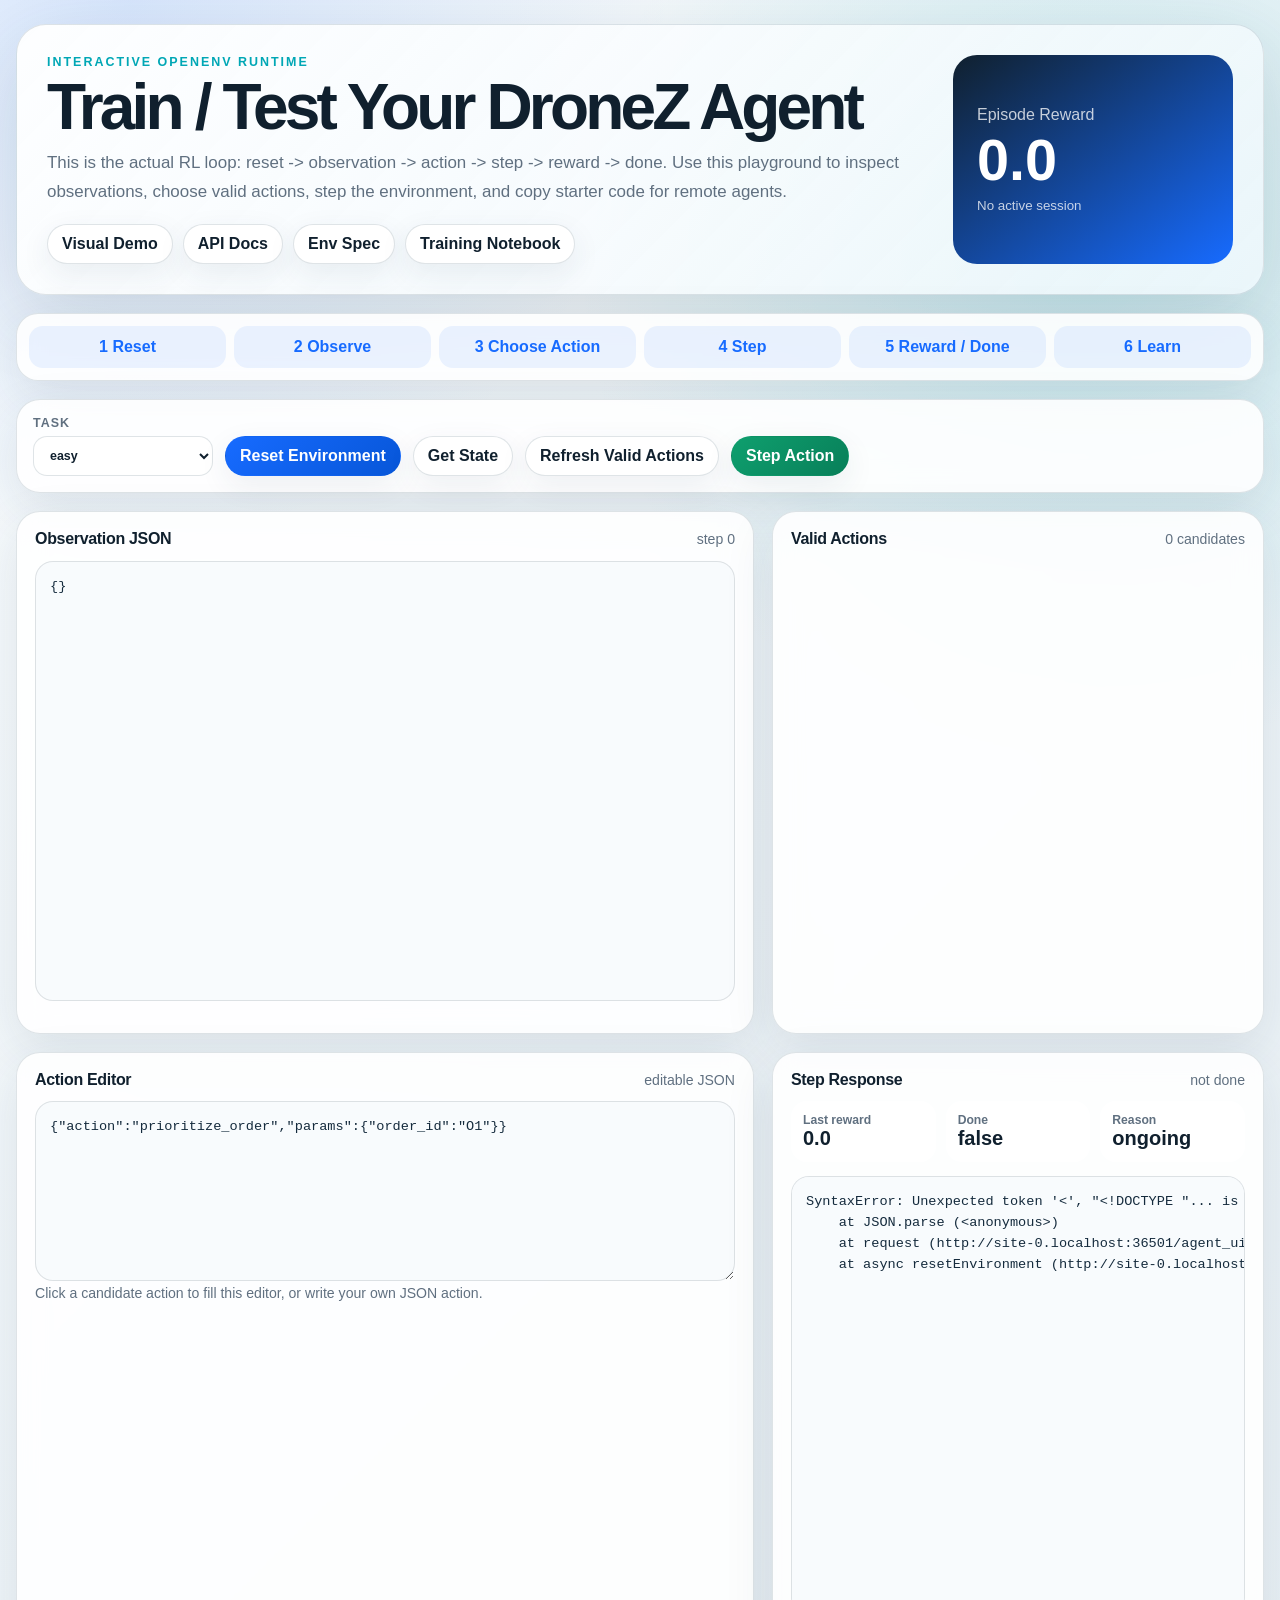
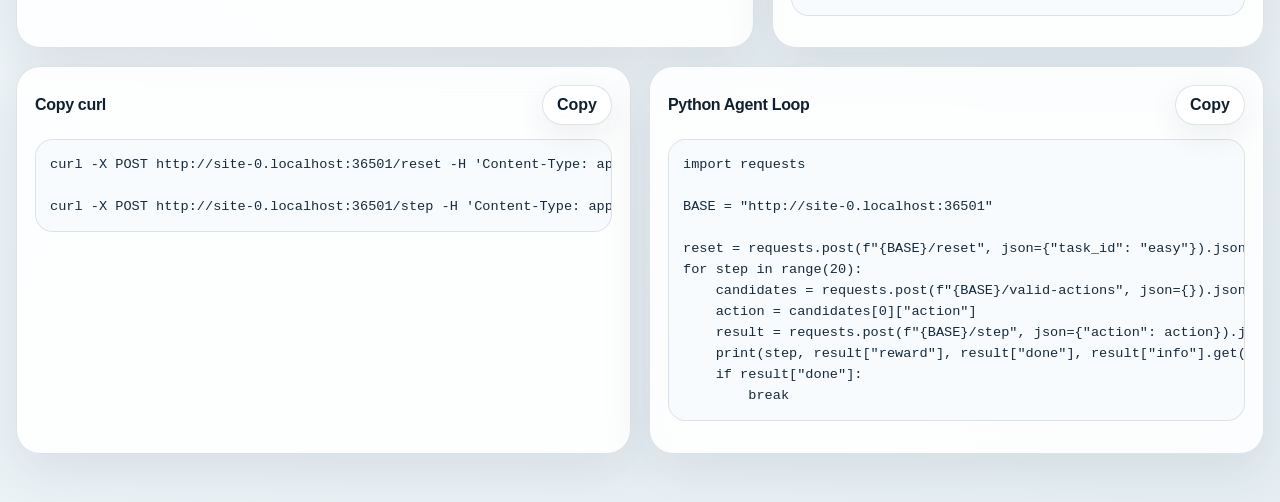
==== agent_ui/index.html @ b3f2cc58 "Add staging agent playground and environment API spec" ====
<!DOCTYPE html>
<html lang="en">
  <head>
    <meta charset="UTF-8" />
    <meta name="viewport" content="width=device-width, initial-scale=1.0" />
    <title>DroneZ Agent Playground</title>
    <link rel="stylesheet" href="./styles.css" />
  </head>
  <body>
    <main class="shell">
      <header class="hero">
        <div>
          <p class="eyebrow">Interactive OpenEnv Runtime</p>
          <h1>Train / Test Your DroneZ Agent</h1>
          <p class="lede">
            This is the actual RL loop: reset -> observation -> action -> step -> reward -> done.
            Use this playground to inspect observations, choose valid actions, step the environment,
            and copy starter code for remote agents.
          </p>
          <div class="links">
            <a href="/demo/index.html">Visual Demo</a>
            <a href="/docs">API Docs</a>
            <a href="/env-spec">Env Spec</a>
            <a href="https://colab.research.google.com/drive/1ge0s9eYcbeE25oEXh6t-wySGh3ZCR9AV">Training Notebook</a>
          </div>
        </div>
        <section class="score-card">
          <span>Episode Reward</span>
          <strong id="cumulativeReward">0.0</strong>
          <small id="sessionLabel">No active session</small>
        </section>
      </header>

      <section class="loop-strip" aria-label="RL loop">
        <span>1 Reset</span>
        <span>2 Observe</span>
        <span>3 Choose Action</span>
        <span>4 Step</span>
        <span>5 Reward / Done</span>
        <span>6 Learn</span>
      </section>

      <section class="controls">
        <label>
          Task
          <select id="taskSelect">
            <option value="easy">easy</option>
            <option value="medium">medium</option>
            <option value="hard">hard</option>
            <option value="demo">demo</option>
          </select>
        </label>
        <button id="resetBtn" class="primary">Reset Environment</button>
        <button id="stateBtn">Get State</button>
        <button id="validBtn">Refresh Valid Actions</button>
        <button id="stepBtn" class="accent">Step Action</button>
      </section>

      <section class="grid">
        <article class="panel observation-panel">
          <div class="panel-head">
            <h2>Observation JSON</h2>
            <span id="stepLabel">step 0</span>
          </div>
          <pre id="observationBox">{}</pre>
        </article>

        <article class="panel">
          <div class="panel-head">
            <h2>Valid Actions</h2>
            <span id="actionCount">0 candidates</span>
          </div>
          <div id="validActions" class="action-list"></div>
        </article>

        <article class="panel editor-panel">
          <div class="panel-head">
            <h2>Action Editor</h2>
            <span>editable JSON</span>
          </div>
          <textarea id="actionEditor" spellcheck="false">{"action":"prioritize_order","params":{"order_id":"O1"}}</textarea>
          <p class="hint">Click a candidate action to fill this editor, or write your own JSON action.</p>
        </article>

        <article class="panel response-panel">
          <div class="panel-head">
            <h2>Step Response</h2>
            <span id="doneLabel">not done</span>
          </div>
          <div class="metric-row">
            <div><span>Last reward</span><b id="lastReward">0.0</b></div>
            <div><span>Done</span><b id="doneValue">false</b></div>
            <div><span>Reason</span><b id="reasonValue">ongoing</b></div>
          </div>
          <pre id="responseBox">{}</pre>
        </article>
      </section>

      <section class="code-grid">
        <article class="panel">
          <div class="panel-head">
            <h2>Copy curl</h2>
            <button data-copy="curlBox">Copy</button>
          </div>
          <pre id="curlBox"></pre>
        </article>
        <article class="panel">
          <div class="panel-head">
            <h2>Python Agent Loop</h2>
            <button data-copy="pythonBox">Copy</button>
          </div>
          <pre id="pythonBox"></pre>
        </article>
      </section>
    </main>
    <script type="module" src="./app.js"></script>
  </body>
</html>
---- agent_ui/styles.css ----
:root {
  --bg: #eef4f8;
  --surface: rgba(255, 255, 255, 0.88);
  --surface-strong: #ffffff;
  --ink: #10202e;
  --muted: #607080;
  --line: rgba(29, 64, 87, 0.14);
  --blue: #176bff;
  --cyan: #00a7b5;
  --green: #0f9f6e;
  --amber: #b97800;
  --shadow: 0 24px 80px rgba(31, 55, 74, 0.14);
  color-scheme: light;
}

* {
  box-sizing: border-box;
}

body {
  margin: 0;
  min-height: 100vh;
  color: var(--ink);
  font-family: "Aptos", "Segoe UI", sans-serif;
  background:
    radial-gradient(circle at 10% 0%, rgba(23, 107, 255, 0.14), transparent 34rem),
    radial-gradient(circle at 85% 12%, rgba(0, 167, 181, 0.16), transparent 32rem),
    linear-gradient(135deg, #f8fbfd 0%, var(--bg) 48%, #e6eef3 100%);
}

button,
select,
textarea {
  font: inherit;
}

button,
a {
  transition: transform 160ms ease, box-shadow 160ms ease, border-color 160ms ease, background 160ms ease;
}

button:hover,
a:hover {
  transform: translateY(-1px);
}

.shell {
  width: min(1440px, calc(100vw - 32px));
  margin: 0 auto;
  padding: 24px 0 48px;
}

.hero {
  display: grid;
  grid-template-columns: minmax(0, 1fr) 280px;
  gap: 22px;
  align-items: stretch;
  padding: 30px;
  border: 1px solid var(--line);
  border-radius: 30px;
  background: linear-gradient(135deg, rgba(255, 255, 255, 0.94), rgba(239, 248, 252, 0.82));
  box-shadow: var(--shadow);
}

.eyebrow {
  margin: 0 0 8px;
  color: var(--cyan);
  font-weight: 800;
  letter-spacing: 0.16em;
  text-transform: uppercase;
  font-size: 0.78rem;
}

h1,
h2,
p {
  margin-top: 0;
}

h1 {
  max-width: 900px;
  margin-bottom: 12px;
  font-size: clamp(2.1rem, 5vw, 4.6rem);
  line-height: 0.94;
  letter-spacing: -0.06em;
}

h2 {
  margin-bottom: 0;
  font-size: 1rem;
  letter-spacing: -0.02em;
}

.lede {
  max-width: 880px;
  color: var(--muted);
  font-size: 1.06rem;
  line-height: 1.7;
}

.links {
  display: flex;
  flex-wrap: wrap;
  gap: 10px;
}

.links a,
button {
  border: 1px solid var(--line);
  border-radius: 999px;
  background: var(--surface-strong);
  color: var(--ink);
  padding: 10px 14px;
  font-weight: 800;
  text-decoration: none;
  cursor: pointer;
  box-shadow: 0 10px 30px rgba(32, 68, 92, 0.08);
}

button.primary,
button.accent {
  color: #fff;
  border-color: transparent;
}

button.primary {
  background: linear-gradient(135deg, var(--blue), #0756d8);
}

button.accent {
  background: linear-gradient(135deg, var(--green), #087f59);
}

.score-card {
  display: grid;
  align-content: center;
  gap: 8px;
  border-radius: 24px;
  padding: 24px;
  color: #fff;
  background: linear-gradient(145deg, #10202e, #176bff);
}

.score-card span,
.score-card small {
  color: rgba(255, 255, 255, 0.76);
}

.score-card strong {
  font-size: 3.6rem;
  line-height: 1;
}

.loop-strip,
.controls,
.panel {
  border: 1px solid var(--line);
  background: var(--surface);
  box-shadow: 0 16px 50px rgba(31, 55, 74, 0.1);
  backdrop-filter: blur(14px);
}

.loop-strip {
  display: grid;
  grid-template-columns: repeat(6, minmax(0, 1fr));
  gap: 8px;
  margin: 18px 0;
  padding: 12px;
  border-radius: 22px;
}

.loop-strip span {
  border-radius: 14px;
  padding: 12px;
  color: var(--blue);
  font-weight: 900;
  background: rgba(23, 107, 255, 0.08);
  text-align: center;
}

.controls {
  display: flex;
  flex-wrap: wrap;
  align-items: end;
  gap: 12px;
  margin-bottom: 18px;
  padding: 16px;
  border-radius: 24px;
}

label {
  display: grid;
  gap: 6px;
  color: var(--muted);
  font-size: 0.78rem;
  font-weight: 900;
  text-transform: uppercase;
  letter-spacing: 0.08em;
}

select {
  min-width: 180px;
  border: 1px solid var(--line);
  border-radius: 14px;
  background: #fff;
  color: var(--ink);
  padding: 11px 12px;
  font-weight: 800;
}

.grid {
  display: grid;
  grid-template-columns: minmax(0, 1.2fr) minmax(320px, 0.8fr);
  gap: 18px;
}

.code-grid {
  display: grid;
  grid-template-columns: 1fr 1fr;
  gap: 18px;
  margin-top: 18px;
}

.panel {
  min-width: 0;
  border-radius: 24px;
  padding: 18px;
}

.panel-head {
  display: flex;
  justify-content: space-between;
  gap: 12px;
  align-items: center;
  margin-bottom: 12px;
}

.panel-head span,
.hint {
  color: var(--muted);
  font-size: 0.88rem;
}

pre,
textarea {
  width: 100%;
  border: 1px solid rgba(17, 36, 52, 0.12);
  border-radius: 18px;
  background: #f8fbfd;
  color: #152b3d;
  padding: 14px;
  overflow: auto;
  line-height: 1.55;
  font-family: "SFMono-Regular", "Cascadia Code", monospace;
  font-size: 0.85rem;
}

#observationBox,
#responseBox {
  height: 440px;
}

textarea {
  min-height: 180px;
  resize: vertical;
}

.action-list {
  display: grid;
  gap: 10px;
  max-height: 440px;
  overflow: auto;
}

.action-card {
  display: grid;
  gap: 8px;
  padding: 12px;
  border: 1px solid var(--line);
  border-radius: 18px;
  background: #fff;
  cursor: pointer;
}

.action-card:hover,
.action-card.selected {
  border-color: rgba(23, 107, 255, 0.45);
  box-shadow: 0 14px 34px rgba(23, 107, 255, 0.12);
}

.action-card b {
  color: var(--blue);
}

.action-meta {
  display: flex;
  flex-wrap: wrap;
  gap: 6px;
}

.pill {
  border-radius: 999px;
  padding: 4px 8px;
  color: var(--muted);
  background: #eef4f8;
  font-size: 0.75rem;
  font-weight: 900;
}

.metric-row {
  display: grid;
  grid-template-columns: repeat(3, 1fr);
  gap: 10px;
  margin-bottom: 12px;
}

.metric-row div {
  border-radius: 16px;
  padding: 12px;
  background: #fff;
}

.metric-row span {
  display: block;
  color: var(--muted);
  font-size: 0.76rem;
  font-weight: 900;
}

.metric-row b {
  font-size: 1.25rem;
}

@media (max-width: 980px) {
  .hero,
  .grid,
  .code-grid {
    grid-template-columns: 1fr;
  }

  .loop-strip {
    grid-template-columns: repeat(2, 1fr);
  }
}
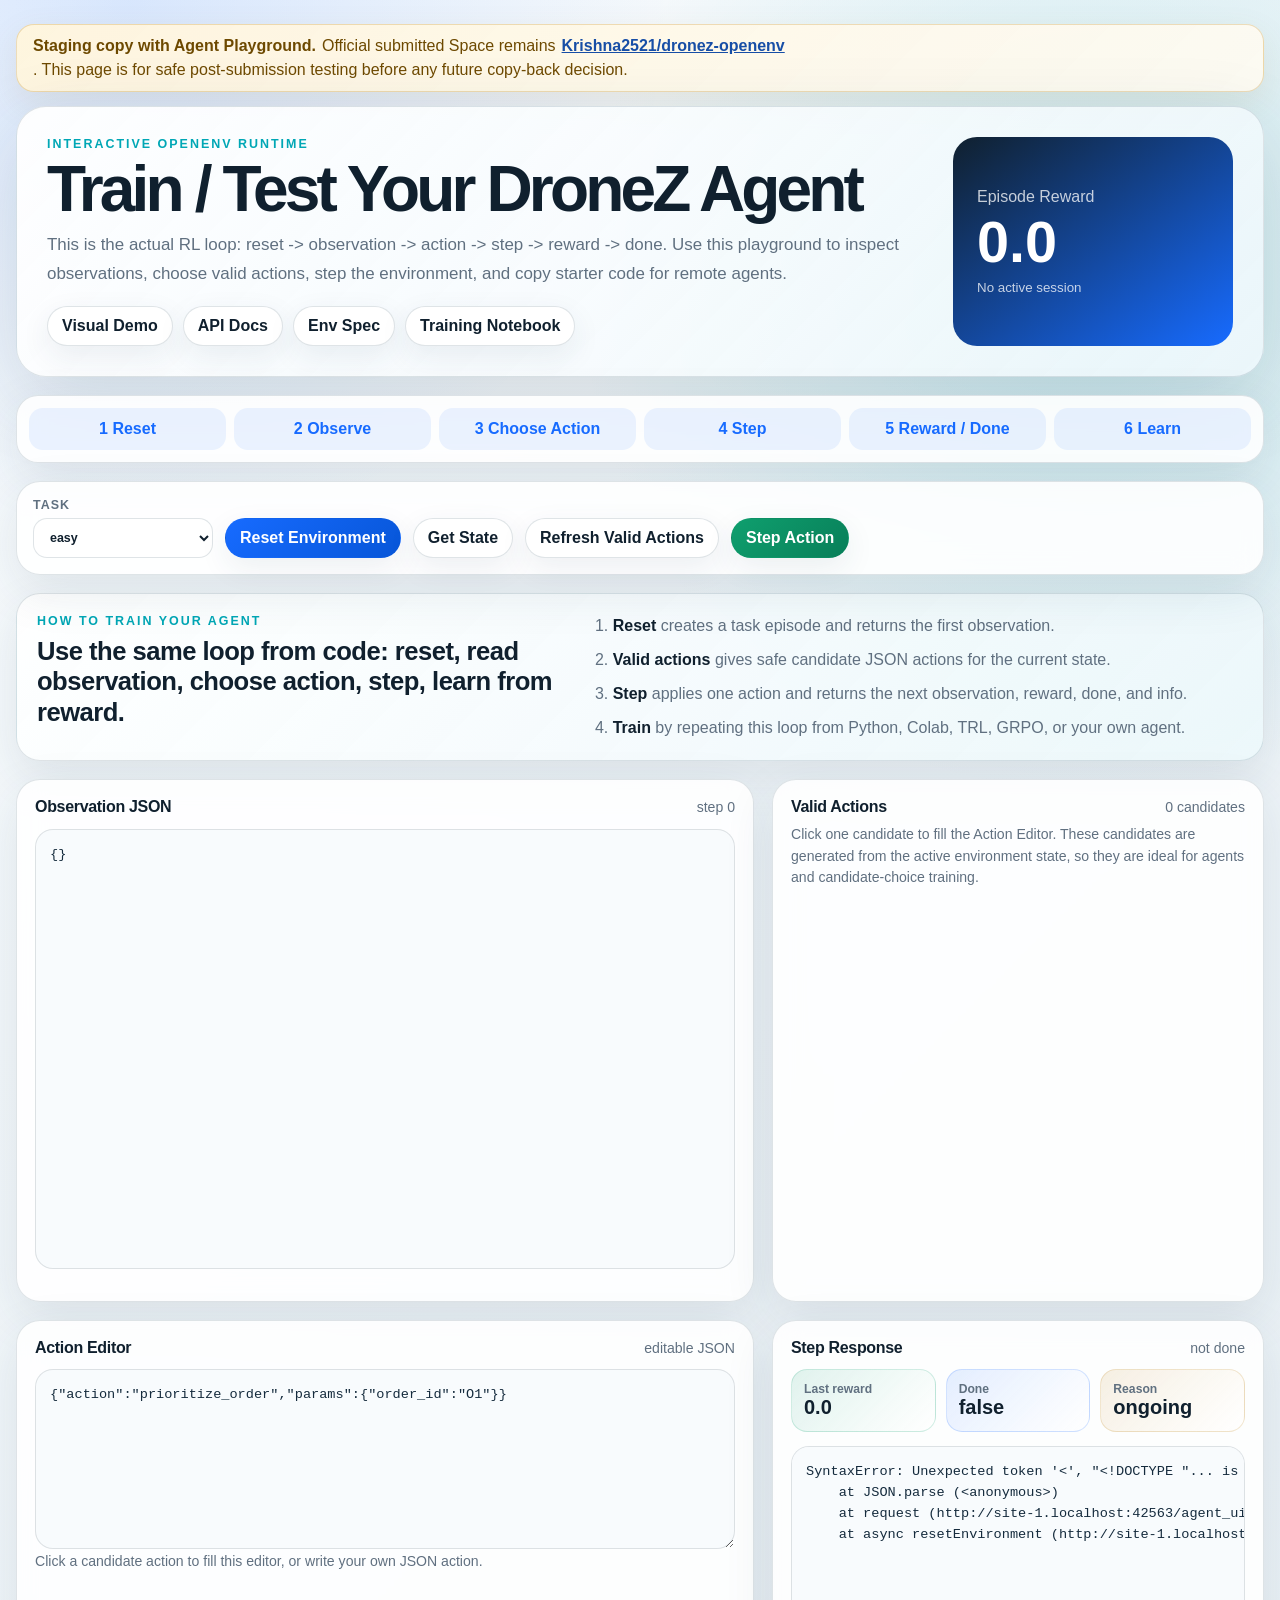
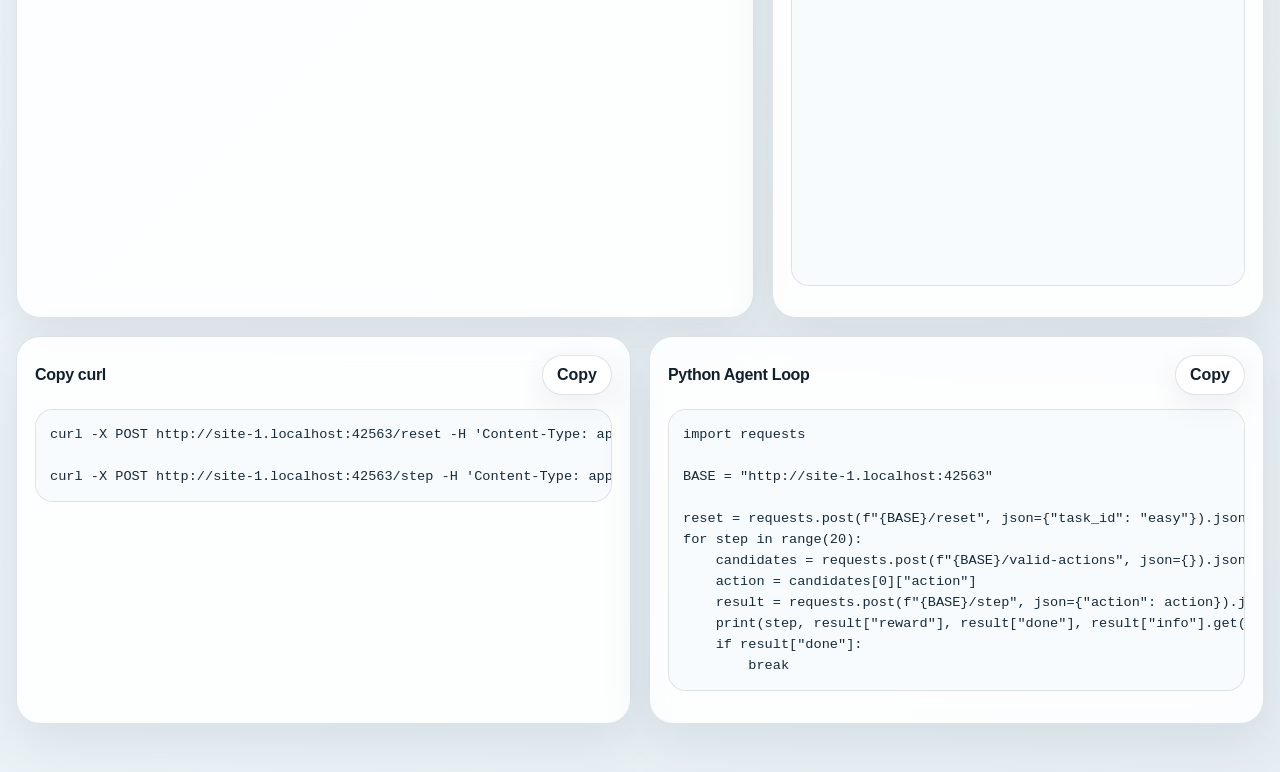
==== commit 79e9ccf6: "Polish staging Agent Playground guide" ====
--- a/agent_ui/index.html
+++ b/agent_ui/index.html
@@ -8,6 +8,13 @@
   </head>
   <body>
     <main class="shell">
+      <aside class="staging-banner">
+        <strong>Staging copy with Agent Playground.</strong>
+        Official submitted Space remains
+        <a href="https://huggingface.co/spaces/Krishna2521/dronez-openenv">Krishna2521/dronez-openenv</a>.
+        This page is for safe post-submission testing before any future copy-back decision.
+      </aside>
+
       <header class="hero">
         <div>
           <p class="eyebrow">Interactive OpenEnv Runtime</p>
@@ -56,6 +63,19 @@
         <button id="stepBtn" class="accent">Step Action</button>
       </section>
 
+      <section class="learn-card">
+        <div>
+          <p class="eyebrow">How to train your agent</p>
+          <h2>Use the same loop from code: reset, read observation, choose action, step, learn from reward.</h2>
+        </div>
+        <ol>
+          <li><b>Reset</b> creates a task episode and returns the first observation.</li>
+          <li><b>Valid actions</b> gives safe candidate JSON actions for the current state.</li>
+          <li><b>Step</b> applies one action and returns the next observation, reward, done, and info.</li>
+          <li><b>Train</b> by repeating this loop from Python, Colab, TRL, GRPO, or your own agent.</li>
+        </ol>
+      </section>
+
       <section class="grid">
         <article class="panel observation-panel">
           <div class="panel-head">
@@ -70,6 +90,7 @@
             <h2>Valid Actions</h2>
             <span id="actionCount">0 candidates</span>
           </div>
+          <p class="panel-note">Click one candidate to fill the Action Editor. These candidates are generated from the active environment state, so they are ideal for agents and candidate-choice training.</p>
           <div id="validActions" class="action-list"></div>
         </article>
 
@@ -88,9 +109,9 @@
             <span id="doneLabel">not done</span>
           </div>
           <div class="metric-row">
-            <div><span>Last reward</span><b id="lastReward">0.0</b></div>
-            <div><span>Done</span><b id="doneValue">false</b></div>
-            <div><span>Reason</span><b id="reasonValue">ongoing</b></div>
+            <div class="reward-tile"><span>Last reward</span><b id="lastReward">0.0</b></div>
+            <div class="done-tile"><span>Done</span><b id="doneValue">false</b></div>
+            <div class="reason-tile"><span>Reason</span><b id="reasonValue">ongoing</b></div>
           </div>
           <pre id="responseBox">{}</pre>
         </article>
--- a/agent_ui/styles.css
+++ b/agent_ui/styles.css
@@ -50,6 +50,25 @@
   padding: 24px 0 48px;
 }
 
+.staging-banner {
+  display: flex;
+  flex-wrap: wrap;
+  gap: 6px;
+  align-items: center;
+  margin-bottom: 14px;
+  padding: 12px 16px;
+  border: 1px solid rgba(185, 120, 0, 0.24);
+  border-radius: 18px;
+  color: #6d4900;
+  background: linear-gradient(135deg, rgba(255, 245, 221, 0.96), rgba(255, 251, 242, 0.9));
+  box-shadow: 0 12px 34px rgba(147, 105, 36, 0.1);
+}
+
+.staging-banner a {
+  color: #174ea6;
+  font-weight: 900;
+}
+
 .hero {
   display: grid;
   grid-template-columns: minmax(0, 1fr) 280px;
@@ -178,6 +197,38 @@
   text-align: center;
 }
 
+.learn-card {
+  display: grid;
+  grid-template-columns: minmax(0, 0.9fr) minmax(360px, 1.1fr);
+  gap: 20px;
+  align-items: start;
+  margin-bottom: 18px;
+  padding: 20px;
+  border: 1px solid var(--line);
+  border-radius: 24px;
+  background: linear-gradient(135deg, rgba(255, 255, 255, 0.92), rgba(236, 248, 251, 0.86));
+  box-shadow: 0 16px 46px rgba(31, 55, 74, 0.1);
+}
+
+.learn-card h2 {
+  max-width: 760px;
+  font-size: clamp(1.2rem, 2vw, 1.7rem);
+  line-height: 1.2;
+}
+
+.learn-card ol {
+  display: grid;
+  gap: 10px;
+  margin: 0;
+  padding-left: 22px;
+  color: var(--muted);
+  line-height: 1.5;
+}
+
+.learn-card b {
+  color: var(--ink);
+}
+
 .controls {
   display: flex;
   flex-wrap: wrap;
@@ -236,9 +287,15 @@
 }
 
 .panel-head span,
-.hint {
+.hint,
+.panel-note {
   color: var(--muted);
   font-size: 0.88rem;
+}
+
+.panel-note {
+  margin: -4px 0 12px;
+  line-height: 1.55;
 }
 
 pre,
@@ -320,6 +377,21 @@
   background: #fff;
 }
 
+.metric-row .reward-tile {
+  background: linear-gradient(135deg, rgba(15, 159, 110, 0.12), rgba(255, 255, 255, 0.98));
+  border: 1px solid rgba(15, 159, 110, 0.18);
+}
+
+.metric-row .done-tile {
+  background: linear-gradient(135deg, rgba(23, 107, 255, 0.11), rgba(255, 255, 255, 0.98));
+  border: 1px solid rgba(23, 107, 255, 0.18);
+}
+
+.metric-row .reason-tile {
+  background: linear-gradient(135deg, rgba(185, 120, 0, 0.11), rgba(255, 255, 255, 0.98));
+  border: 1px solid rgba(185, 120, 0, 0.18);
+}
+
 .metric-row span {
   display: block;
   color: var(--muted);
@@ -334,7 +406,8 @@
 @media (max-width: 980px) {
   .hero,
   .grid,
-  .code-grid {
+  .code-grid,
+  .learn-card {
     grid-template-columns: 1fr;
   }
 
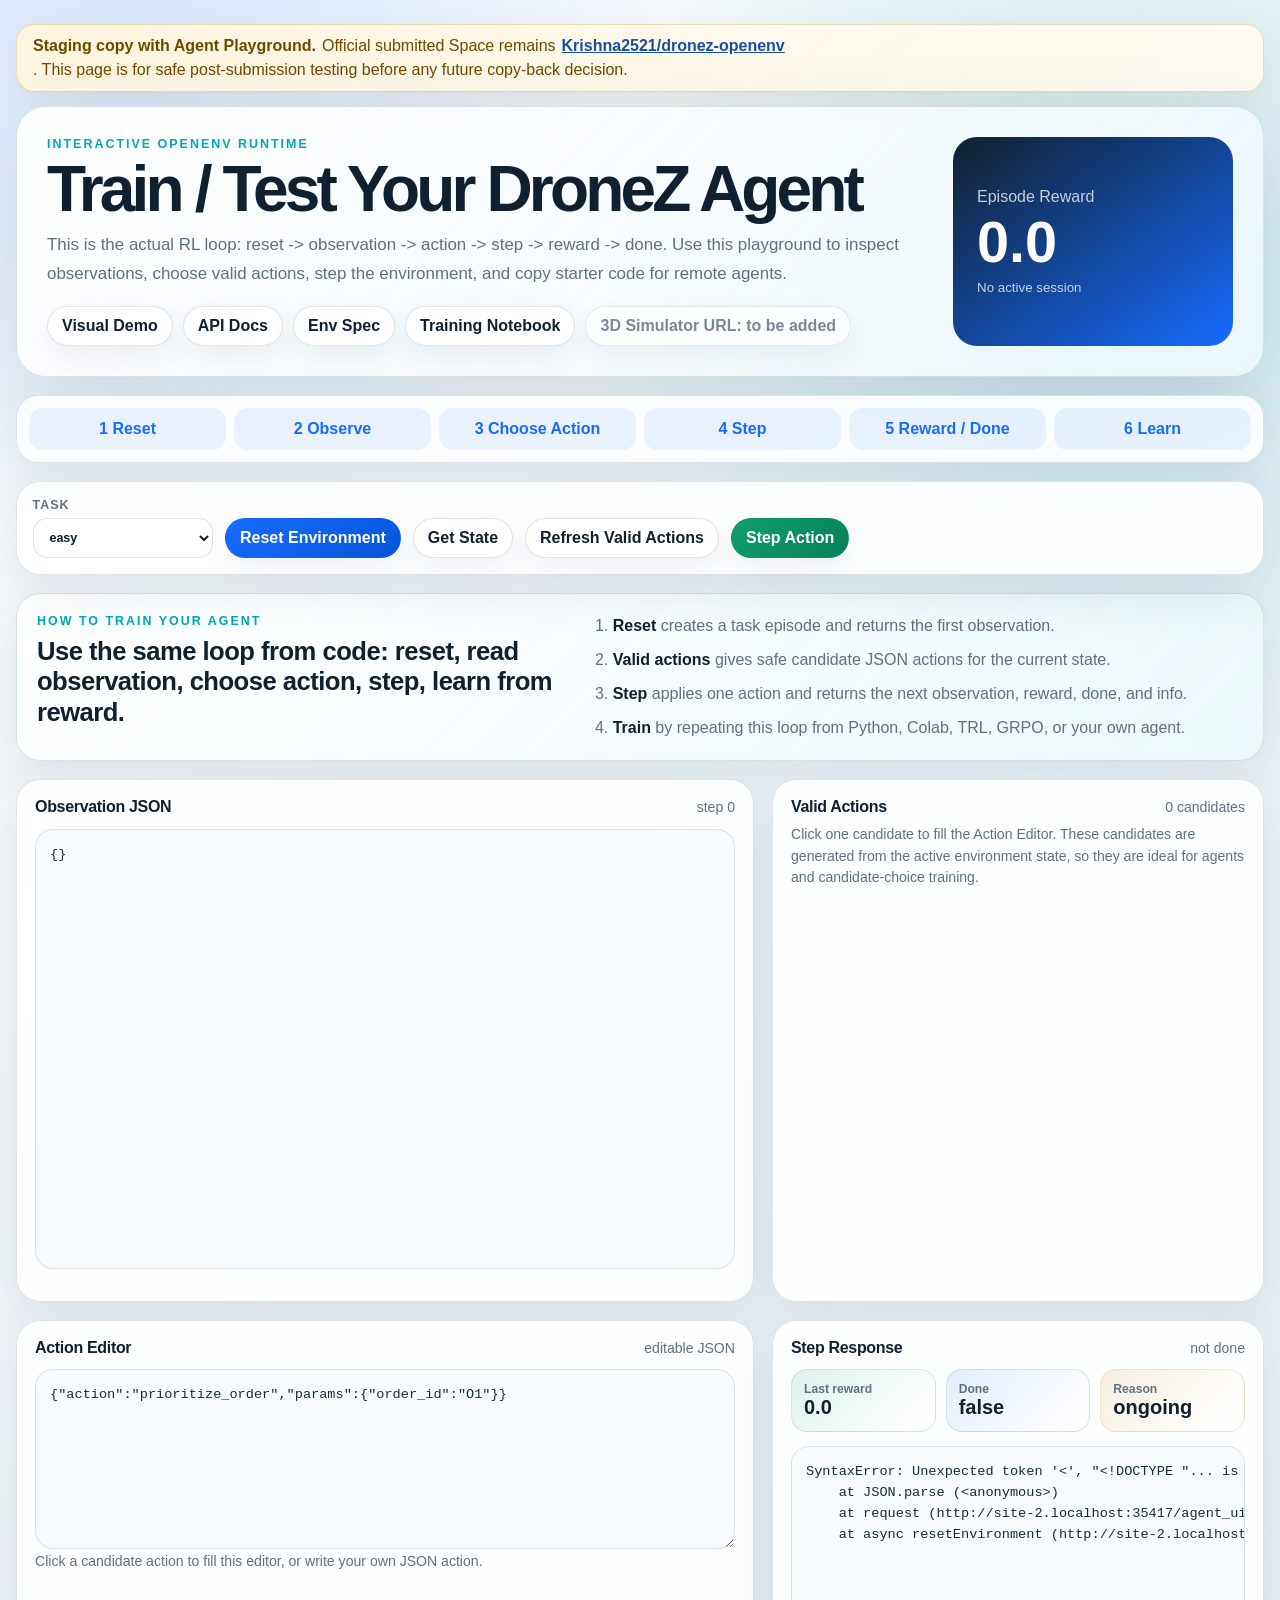
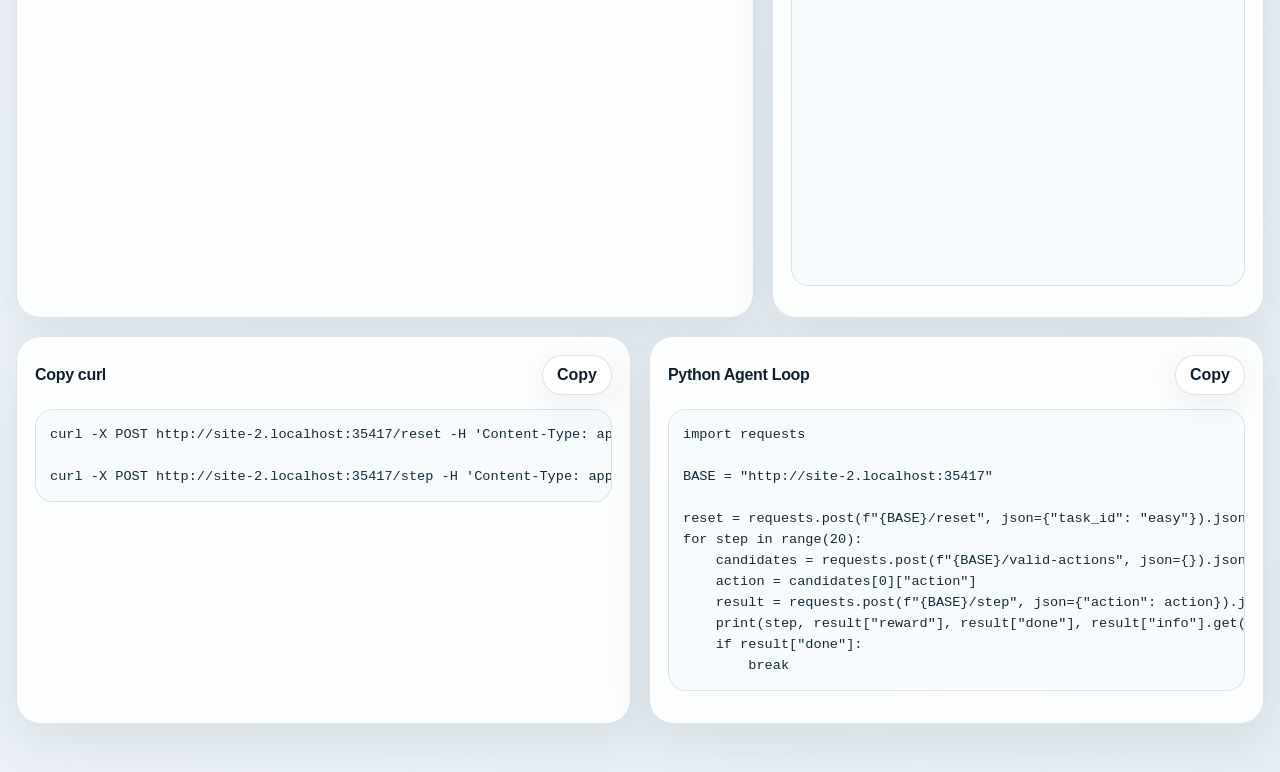
==== commit df912c98: "Prepare DroneZ 3D simulator static deployment" ====
--- a/agent_ui/index.html
+++ b/agent_ui/index.html
@@ -29,6 +29,7 @@
             <a href="/docs">API Docs</a>
             <a href="/env-spec">Env Spec</a>
             <a href="https://colab.research.google.com/drive/1ge0s9eYcbeE25oEXh6t-wySGh3ZCR9AV">Training Notebook</a>
+            <span class="disabled-link" title="Add the deployed Netlify or Vercel URL here after static deployment.">3D Simulator URL: to be added</span>
           </div>
         </div>
         <section class="score-card">
--- a/agent_ui/styles.css
+++ b/agent_ui/styles.css
@@ -124,6 +124,7 @@
 }
 
 .links a,
+.disabled-link,
 button {
   border: 1px solid var(--line);
   border-radius: 999px;
@@ -134,6 +135,12 @@
   text-decoration: none;
   cursor: pointer;
   box-shadow: 0 10px 30px rgba(32, 68, 92, 0.08);
+}
+
+.disabled-link {
+  color: var(--muted);
+  cursor: default;
+  opacity: 0.82;
 }
 
 button.primary,
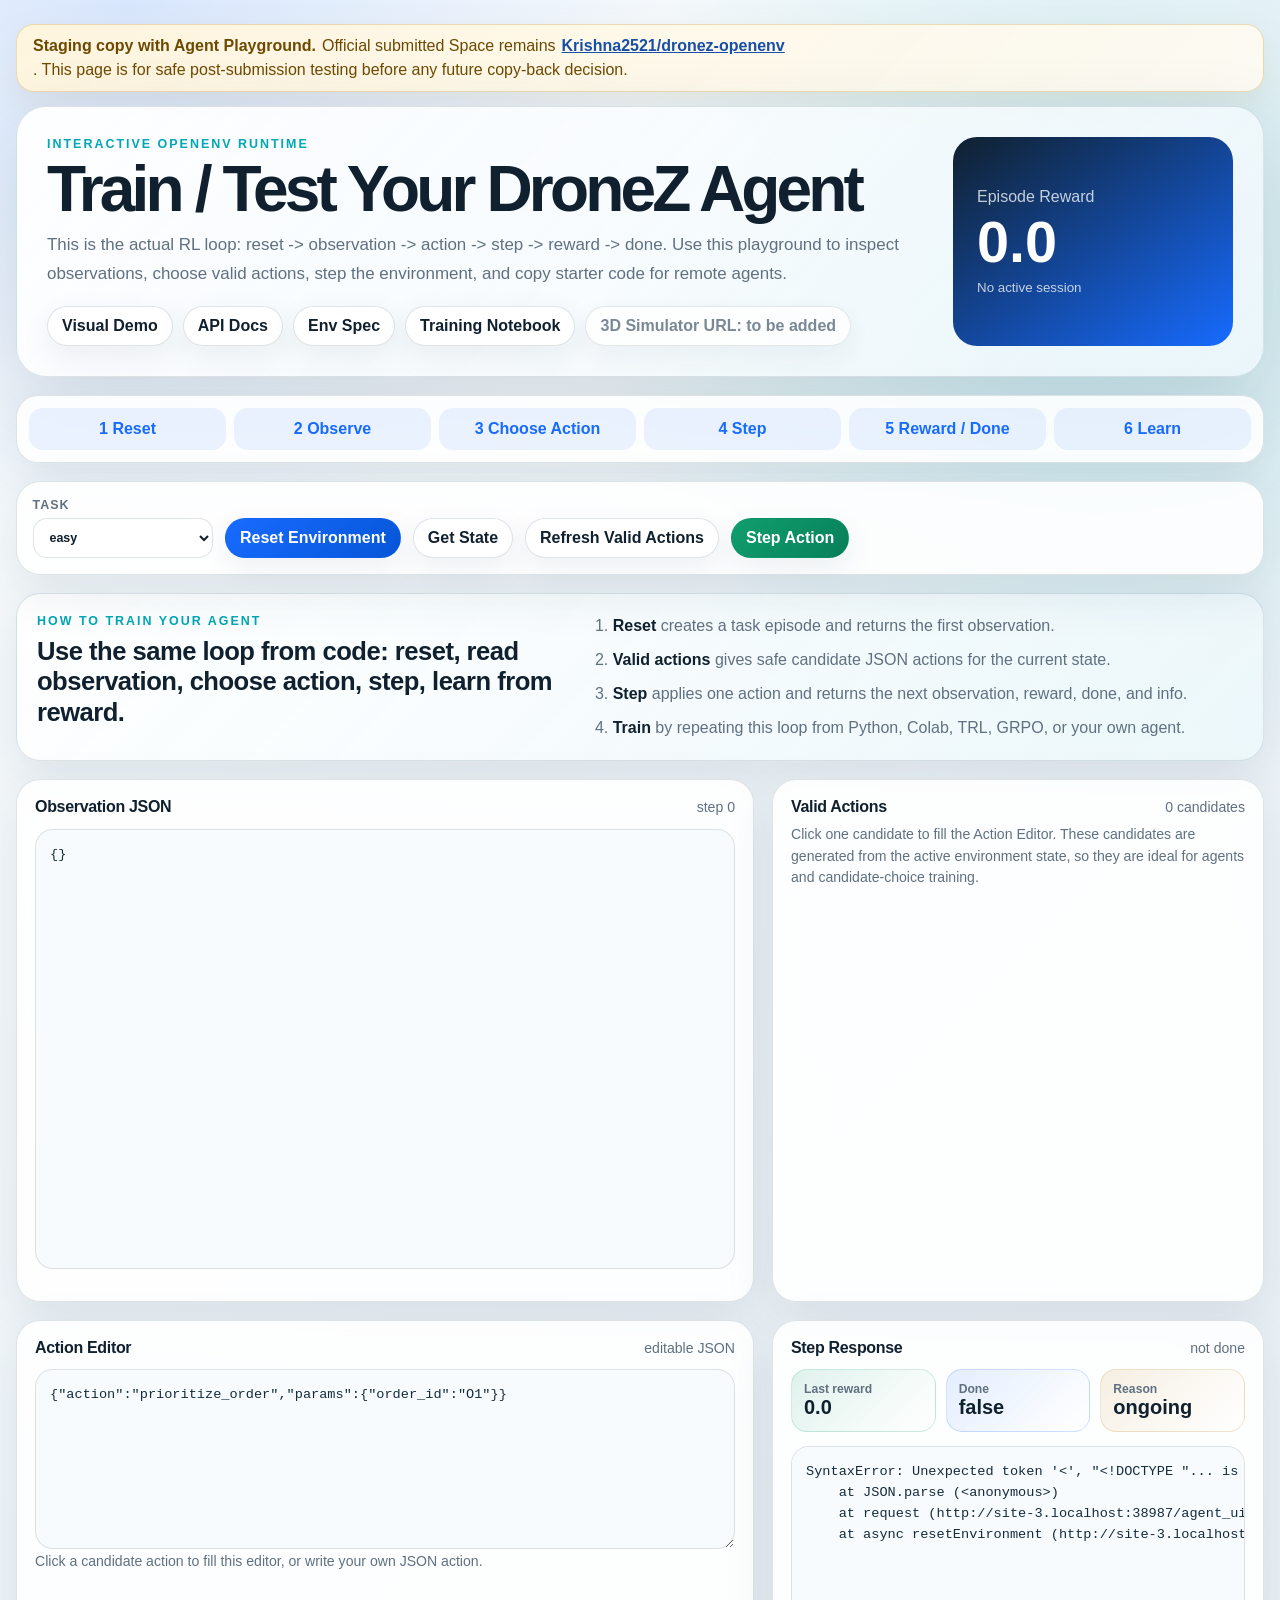
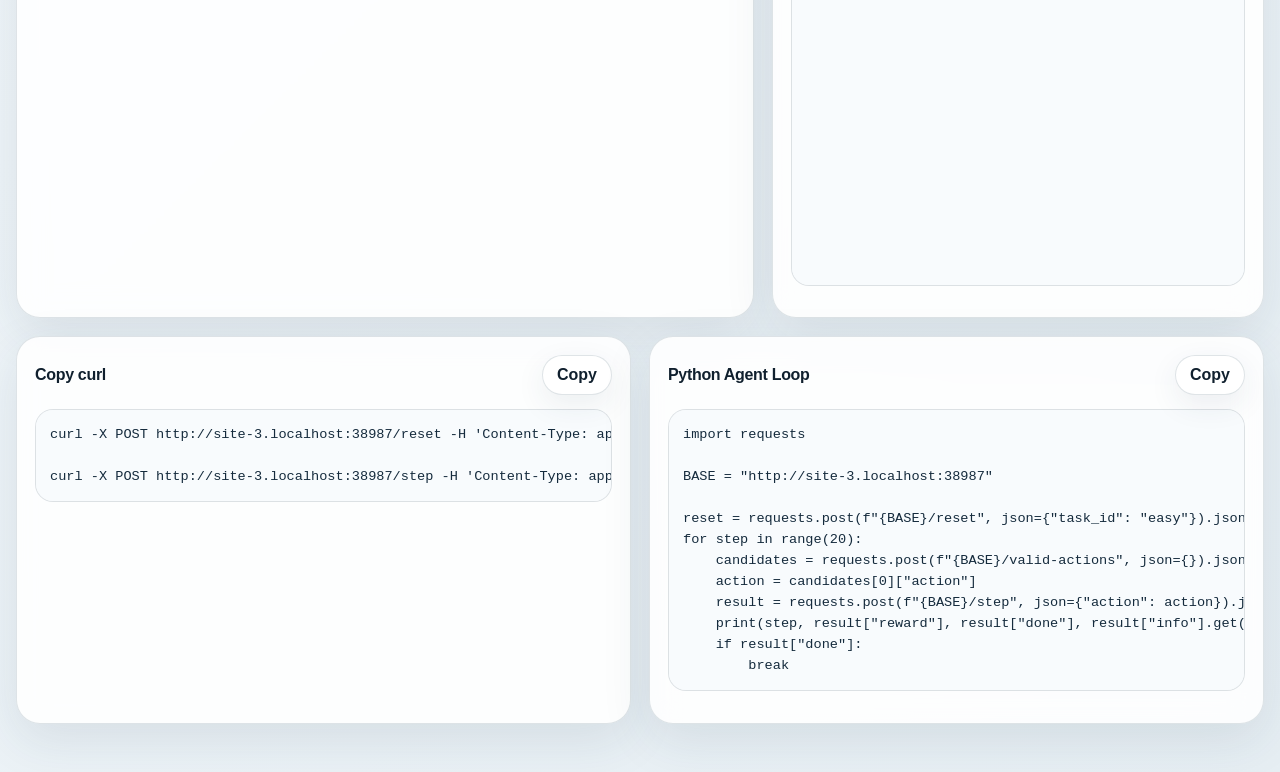
==== commit 9edd7bb5: "Fix Space UI links and external navigation" ====
--- a/agent_ui/index.html
+++ b/agent_ui/index.html
@@ -11,7 +11,7 @@
       <aside class="staging-banner">
         <strong>Staging copy with Agent Playground.</strong>
         Official submitted Space remains
-        <a href="https://huggingface.co/spaces/Krishna2521/dronez-openenv">Krishna2521/dronez-openenv</a>.
+        <a href="https://huggingface.co/spaces/Krishna2521/dronez-openenv" target="_blank" rel="noopener noreferrer">Krishna2521/dronez-openenv</a>.
         This page is for safe post-submission testing before any future copy-back decision.
       </aside>
 
@@ -28,7 +28,7 @@
             <a href="/demo/index.html">Visual Demo</a>
             <a href="/docs">API Docs</a>
             <a href="/env-spec">Env Spec</a>
-            <a href="https://colab.research.google.com/drive/1ge0s9eYcbeE25oEXh6t-wySGh3ZCR9AV">Training Notebook</a>
+            <a href="https://colab.research.google.com/drive/1ge0s9eYcbeE25oEXh6t-wySGh3ZCR9AV" target="_blank" rel="noopener noreferrer">Training Notebook</a>
             <span class="disabled-link" title="Add the deployed Netlify or Vercel URL here after static deployment.">3D Simulator URL: to be added</span>
           </div>
         </div>
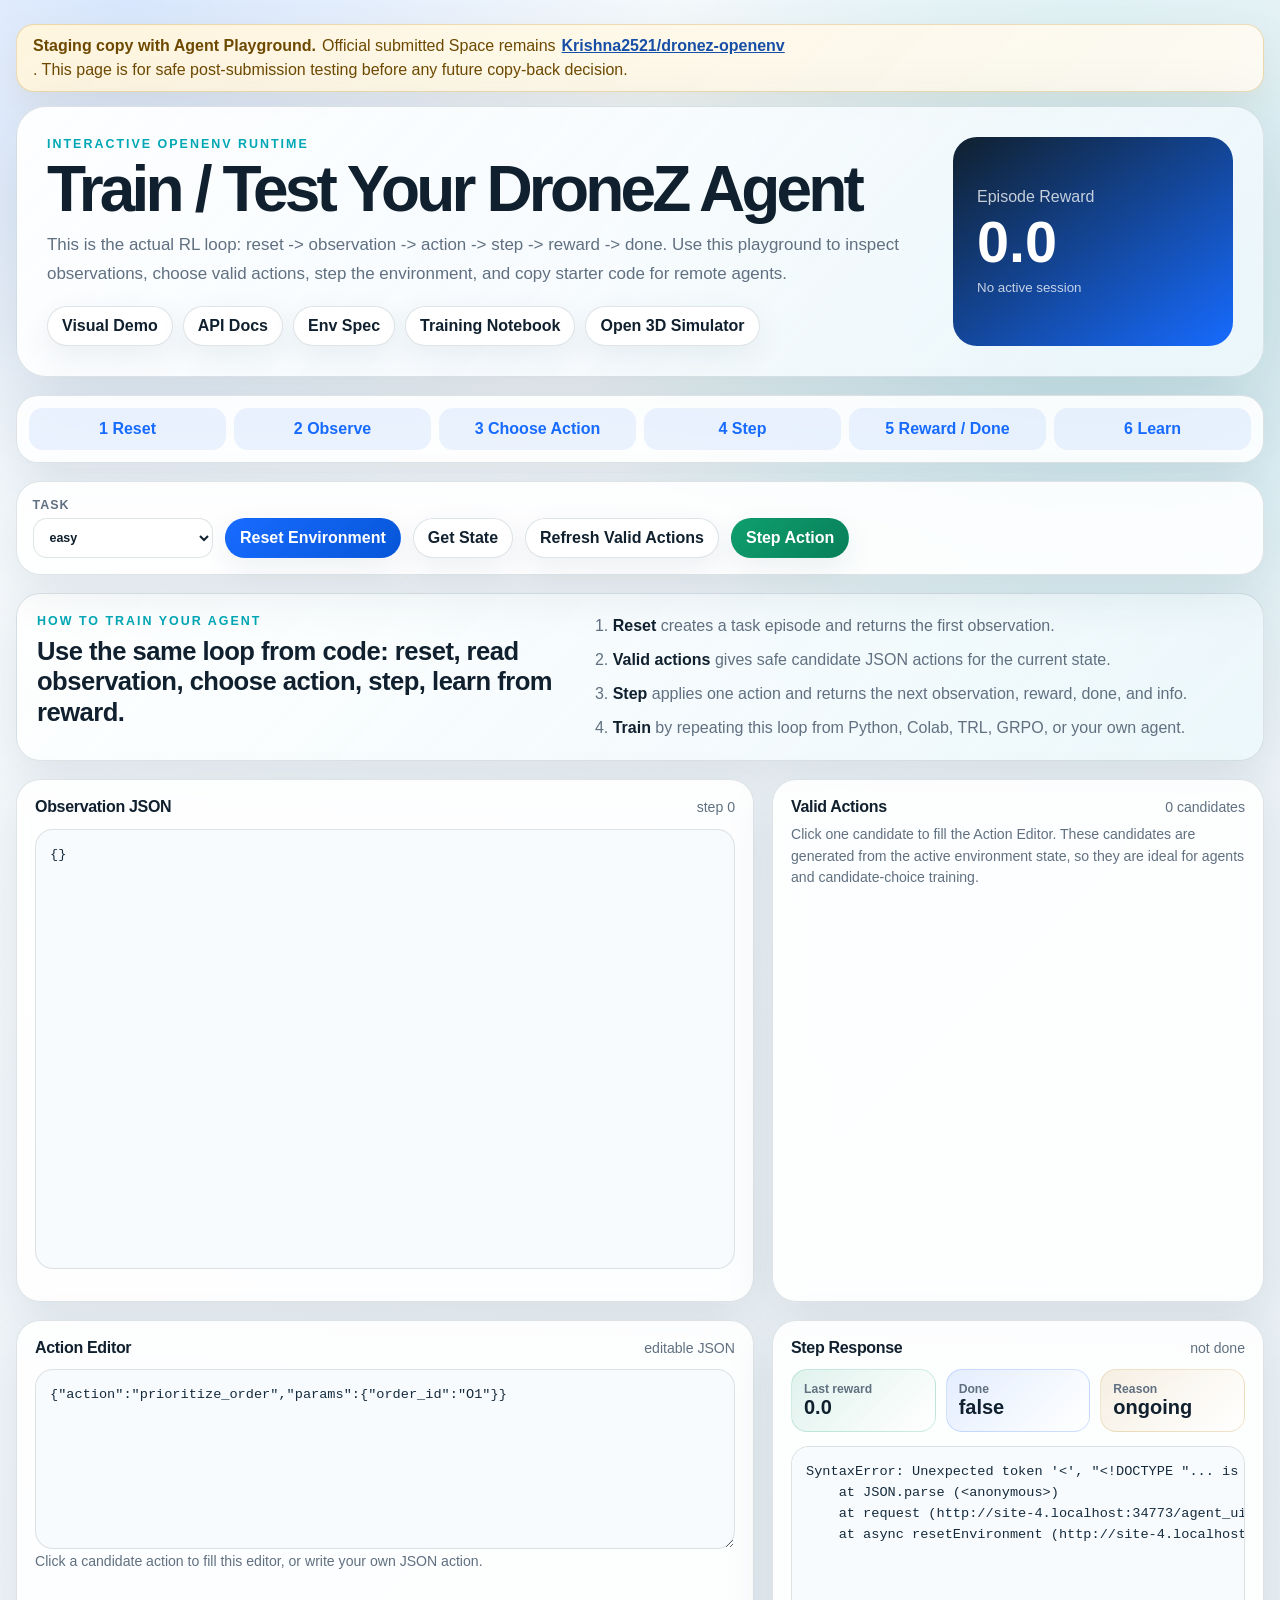
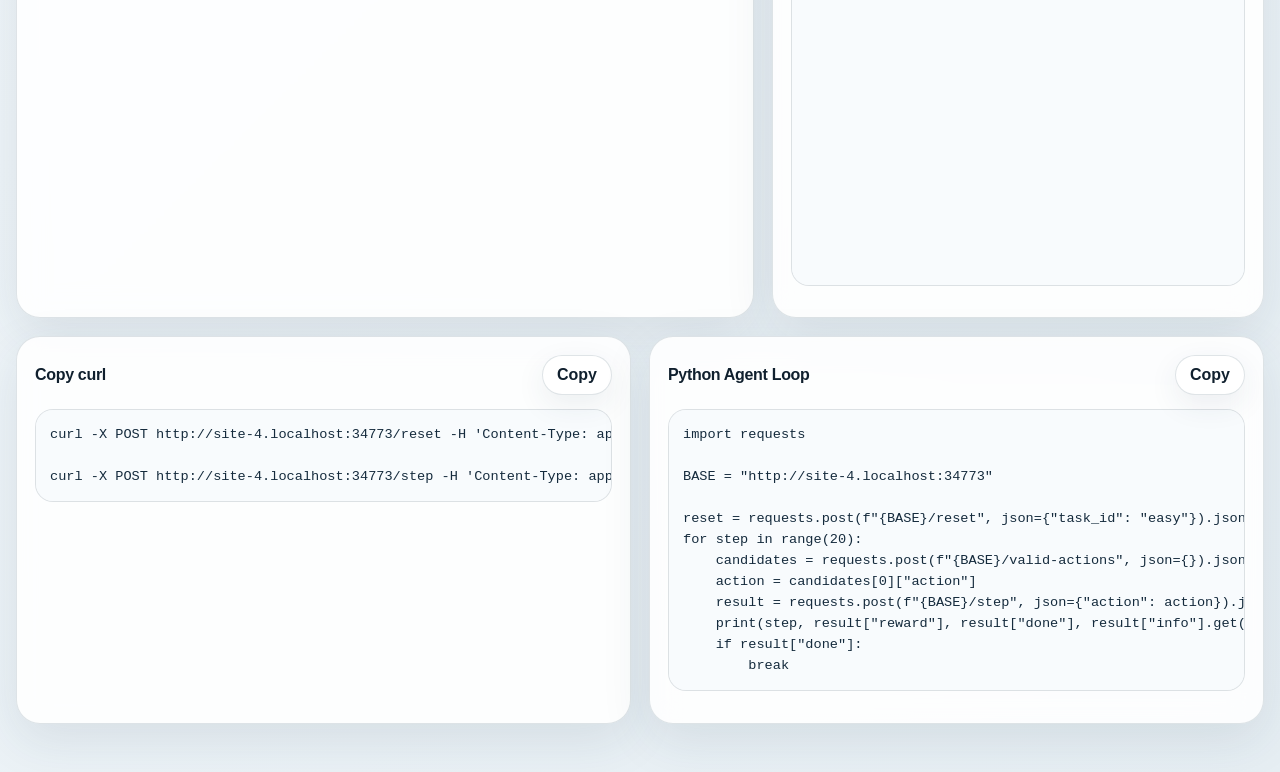
==== commit cea6942e: "Add public 3D simulator link to staging UI" ====
--- a/agent_ui/index.html
+++ b/agent_ui/index.html
@@ -29,7 +29,7 @@
             <a href="/docs">API Docs</a>
             <a href="/env-spec">Env Spec</a>
             <a href="https://colab.research.google.com/drive/1ge0s9eYcbeE25oEXh6t-wySGh3ZCR9AV" target="_blank" rel="noopener noreferrer">Training Notebook</a>
-            <span class="disabled-link" title="Add the deployed Netlify or Vercel URL here after static deployment.">3D Simulator URL: to be added</span>
+            <a href="https://creative-klepon-8a1f8a.netlify.app/" target="_blank" rel="noopener noreferrer">Open 3D Simulator</a>
           </div>
         </div>
         <section class="score-card">
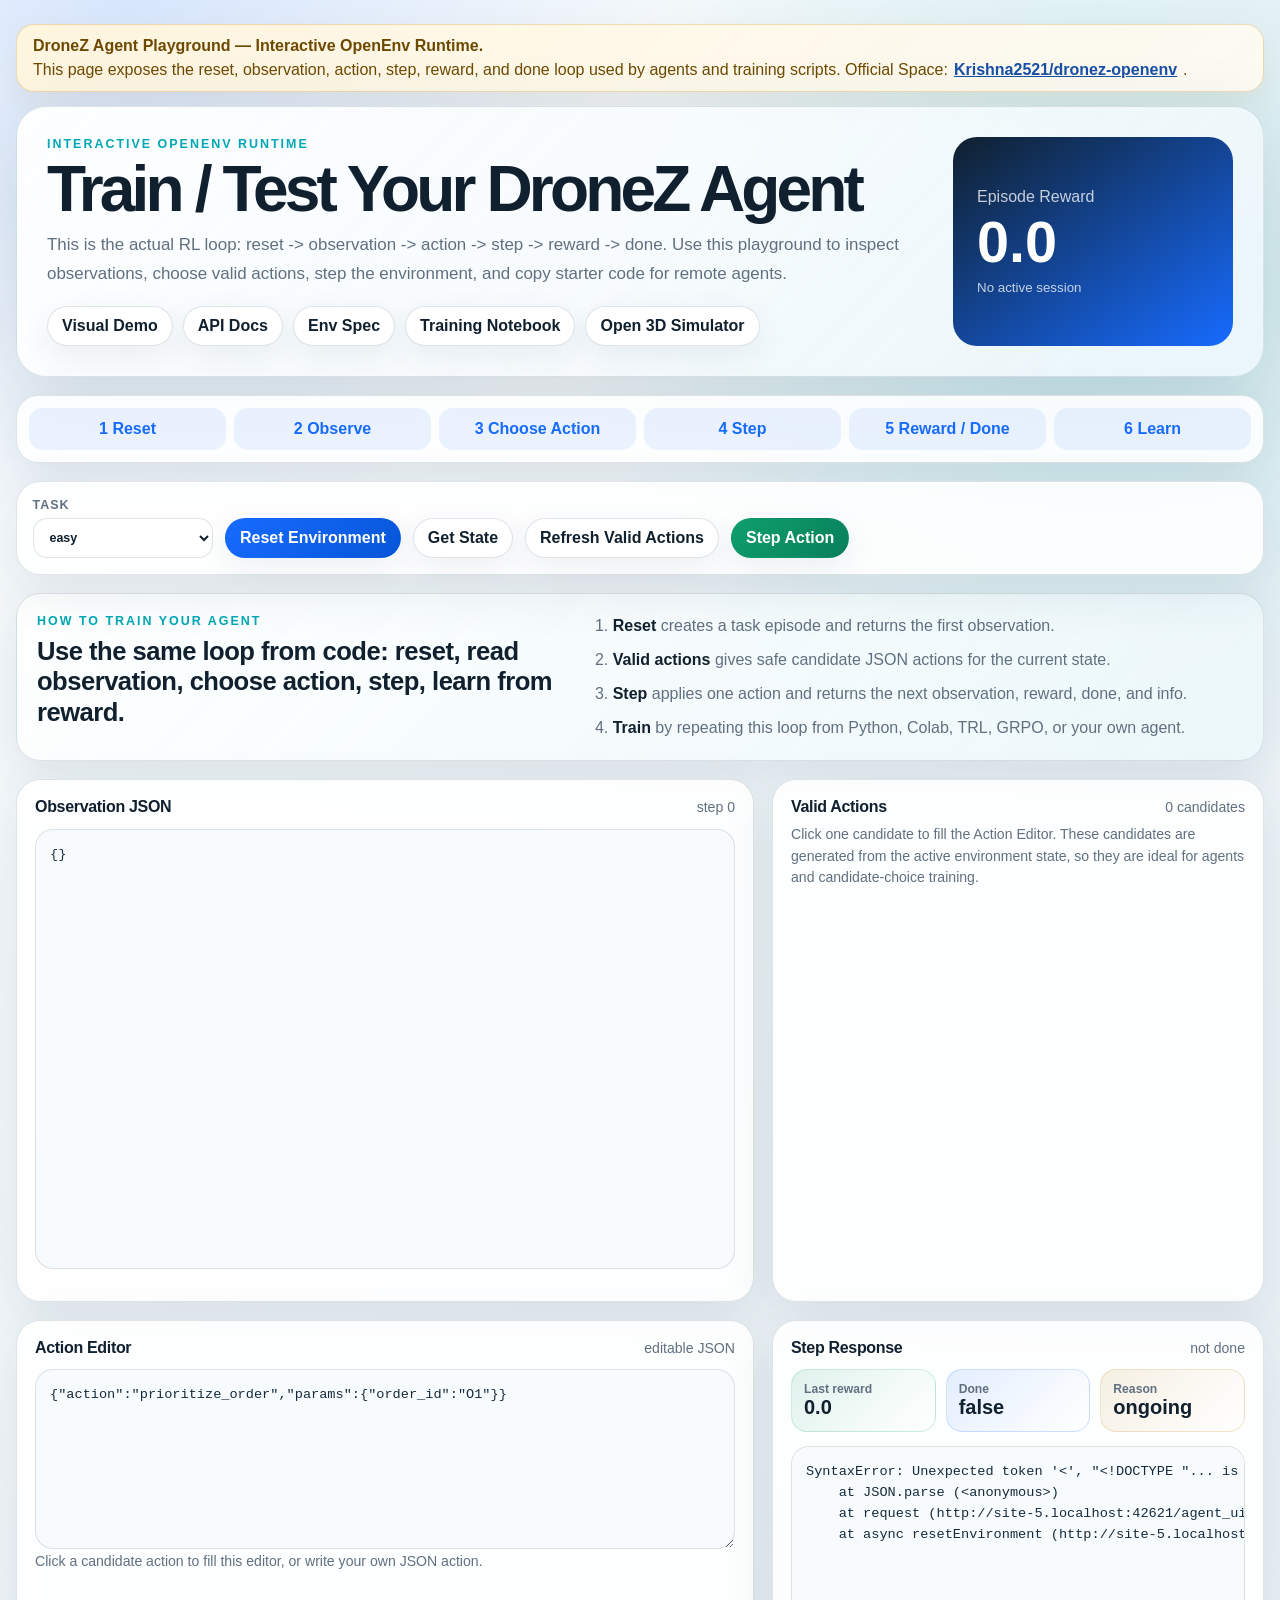
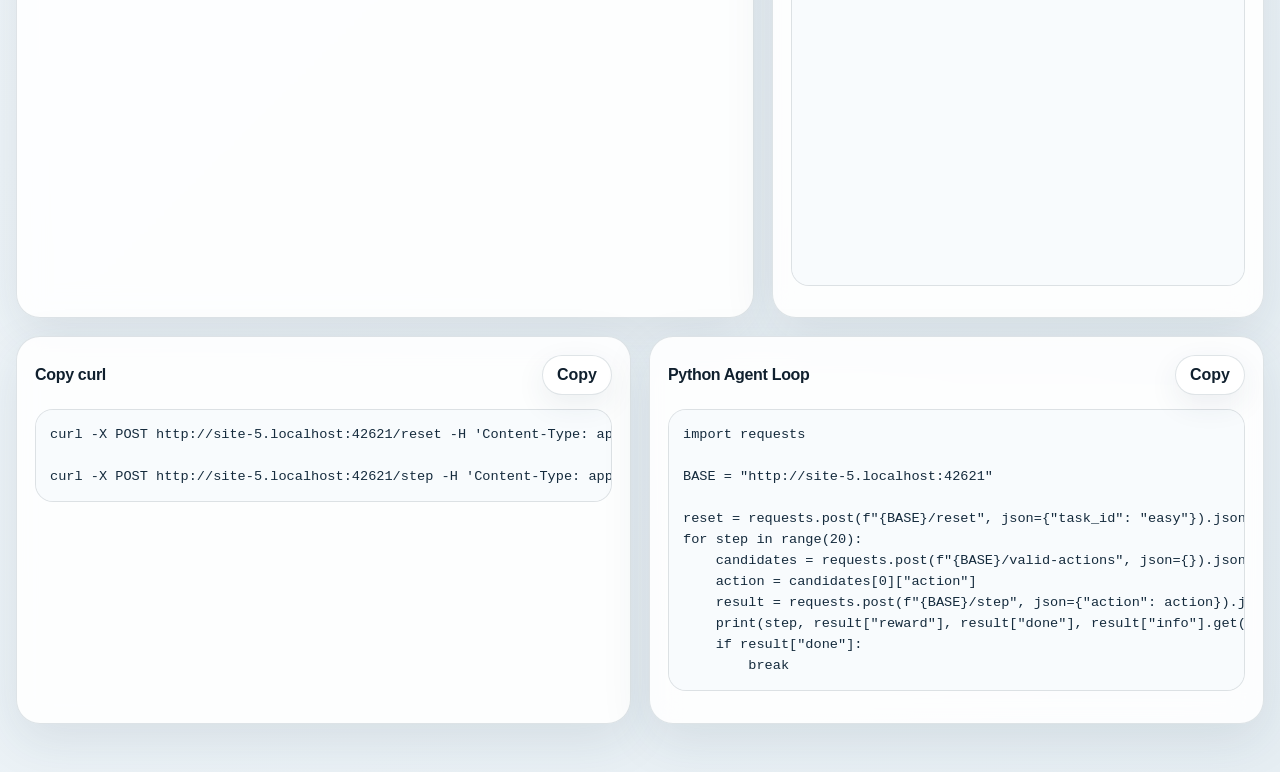
==== commit d1d30b25: "Promote agent playground to official DroneZ Space" ====
--- a/agent_ui/index.html
+++ b/agent_ui/index.html
@@ -8,11 +8,11 @@
   </head>
   <body>
     <main class="shell">
-      <aside class="staging-banner">
-        <strong>Staging copy with Agent Playground.</strong>
-        Official submitted Space remains
+      <aside class="runtime-banner">
+        <strong>DroneZ Agent Playground — Interactive OpenEnv Runtime.</strong>
+        This page exposes the reset, observation, action, step, reward, and done loop used by agents and training scripts.
+        Official Space:
         <a href="https://huggingface.co/spaces/Krishna2521/dronez-openenv" target="_blank" rel="noopener noreferrer">Krishna2521/dronez-openenv</a>.
-        This page is for safe post-submission testing before any future copy-back decision.
       </aside>
 
       <header class="hero">
--- a/agent_ui/styles.css
+++ b/agent_ui/styles.css
@@ -50,7 +50,7 @@
   padding: 24px 0 48px;
 }
 
-.staging-banner {
+.runtime-banner {
   display: flex;
   flex-wrap: wrap;
   gap: 6px;
@@ -64,7 +64,7 @@
   box-shadow: 0 12px 34px rgba(147, 105, 36, 0.1);
 }
 
-.staging-banner a {
+.runtime-banner a {
   color: #174ea6;
   font-weight: 900;
 }
